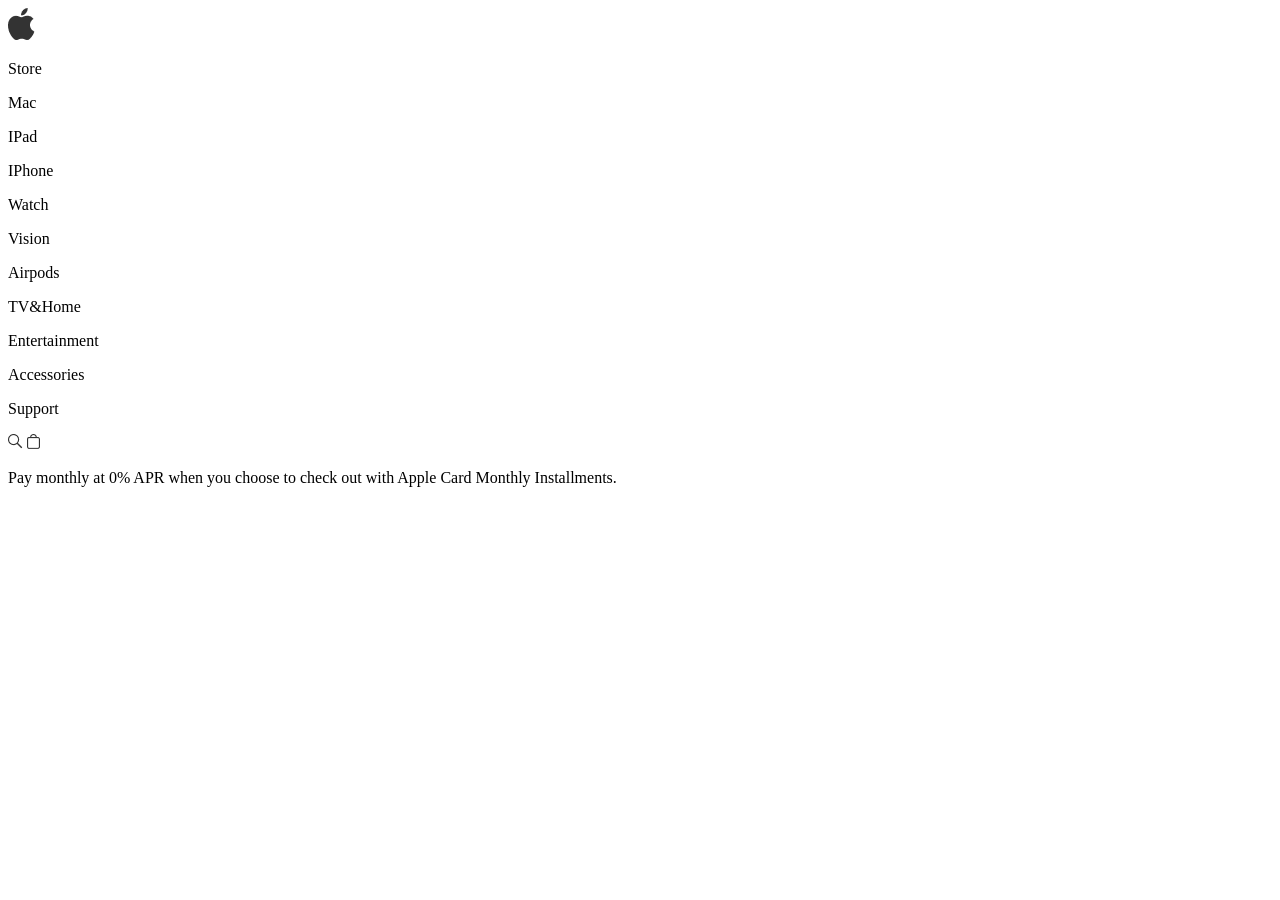
==== shop-index.html @ 8f34aee0 "3-23 add" ====
<!doctype html>
<html lang="en">
  <head>
    <meta charset="UTF-8" />
    <meta name="viewport" content="width=device-width, initial-scale=1.0" />
    <link rel="stylesheet" href="shop-index.css" />
    <title>Document</title>
  </head>
  <body>
    <header class="header">
      <div class="text">
        <img src="picture/Vector.png" />
        <p style="width: 30px">Store</p>
        <p style="width: 24px">Mac</p>
        <p style="width: 24px">IPad</p>
        <p style="width: 38px">IPhone</p>
        <p style="width: 35px">Watch</p>
        <p style="width: 33px">Vision</p>
        <p style="width: 43px">Airpods</p>
        <p style="width: 62px">TV&Home</p>
        <p style="width: 77px">Entertainment</p>
        <p style="width: 66px">Accessories</p>
        <p style="width: 44px">Support</p>
        <img src="picture/Vector (1).png" />
        <img src="picture/Vector (2).png" />
      </div>
      <div>
        <p class="long-text">
          Pay monthly at 0% APR when you choose to check out with Apple Card
          Monthly Installments.
        </p>
      </div>
    </header>

    <div></div>
    <div></div>
    <div></div>
    <div></div>
  </body>
</html>
---- shop-index.css ----
@import url("https://fonts.googleapis.com/css2?family=Inter:ital,opsz,wght@0,14..32,100..900;1,14..32,100..900&display=swap");
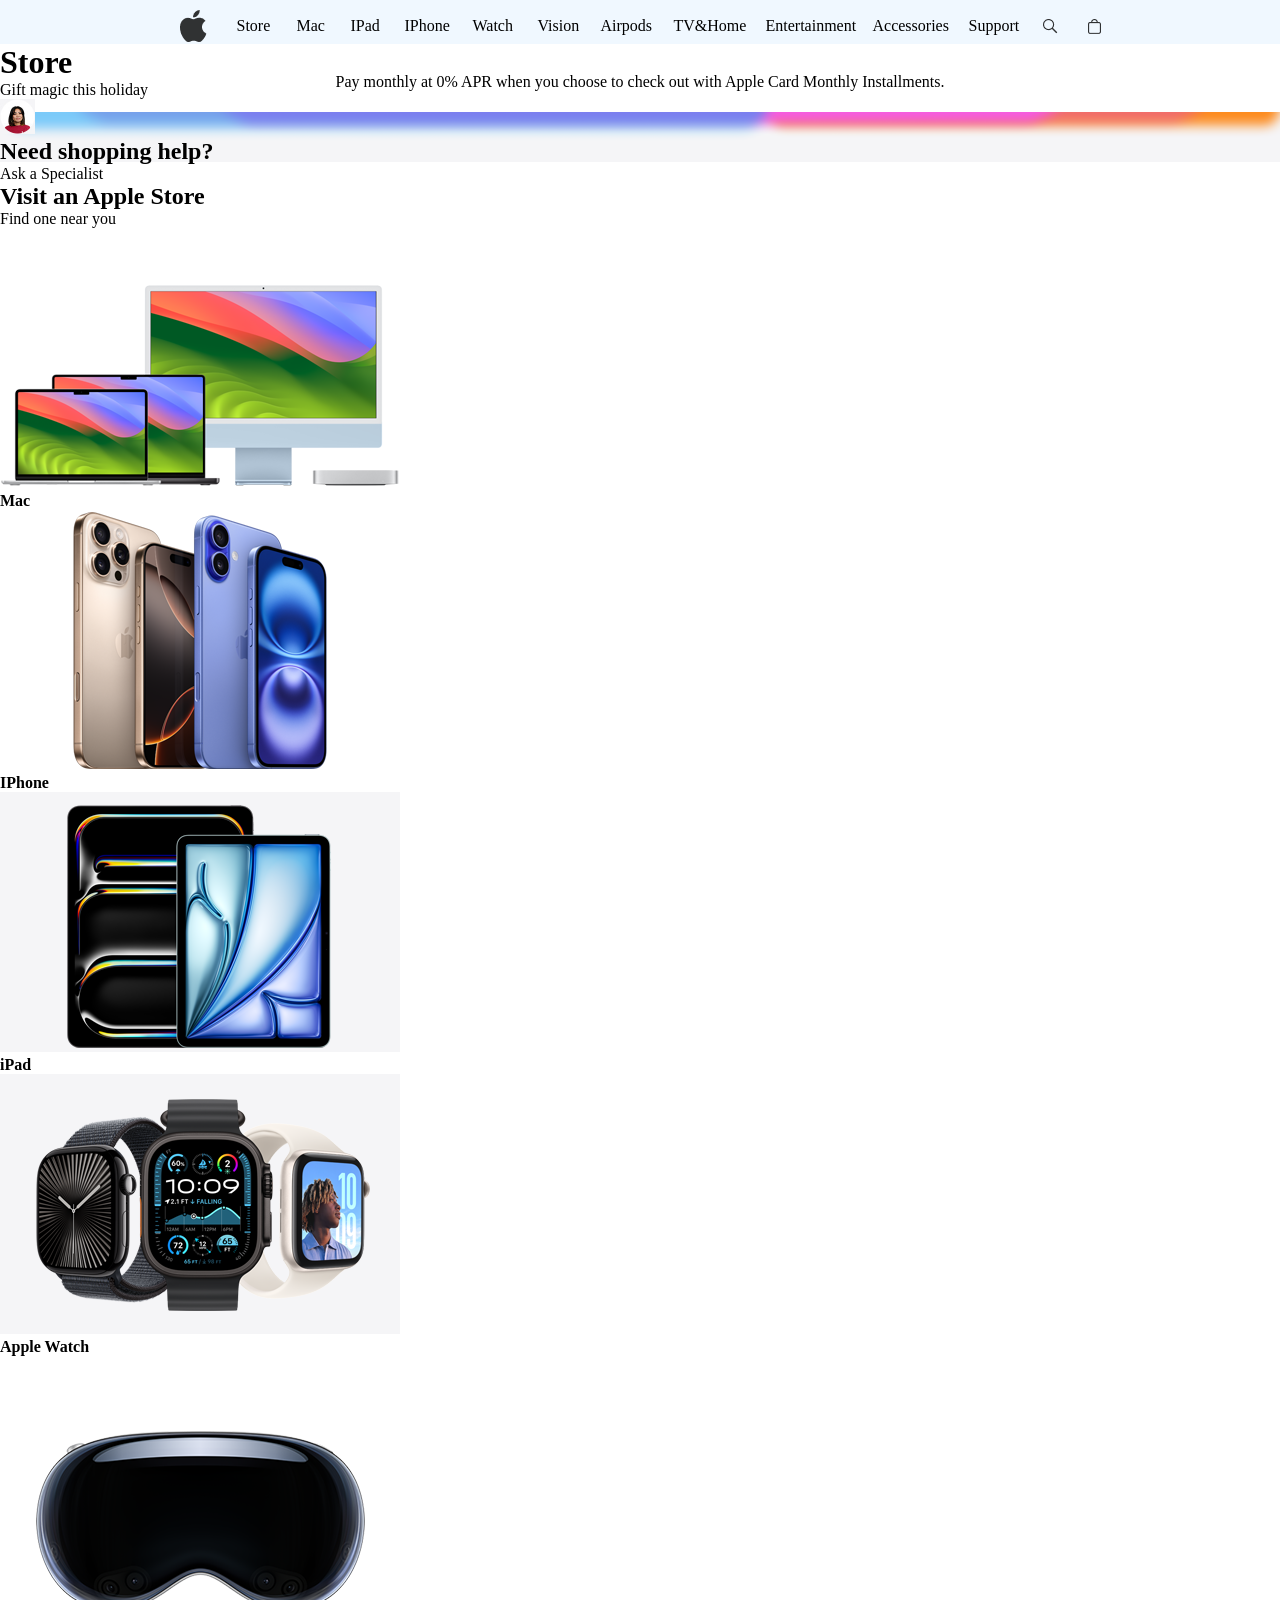
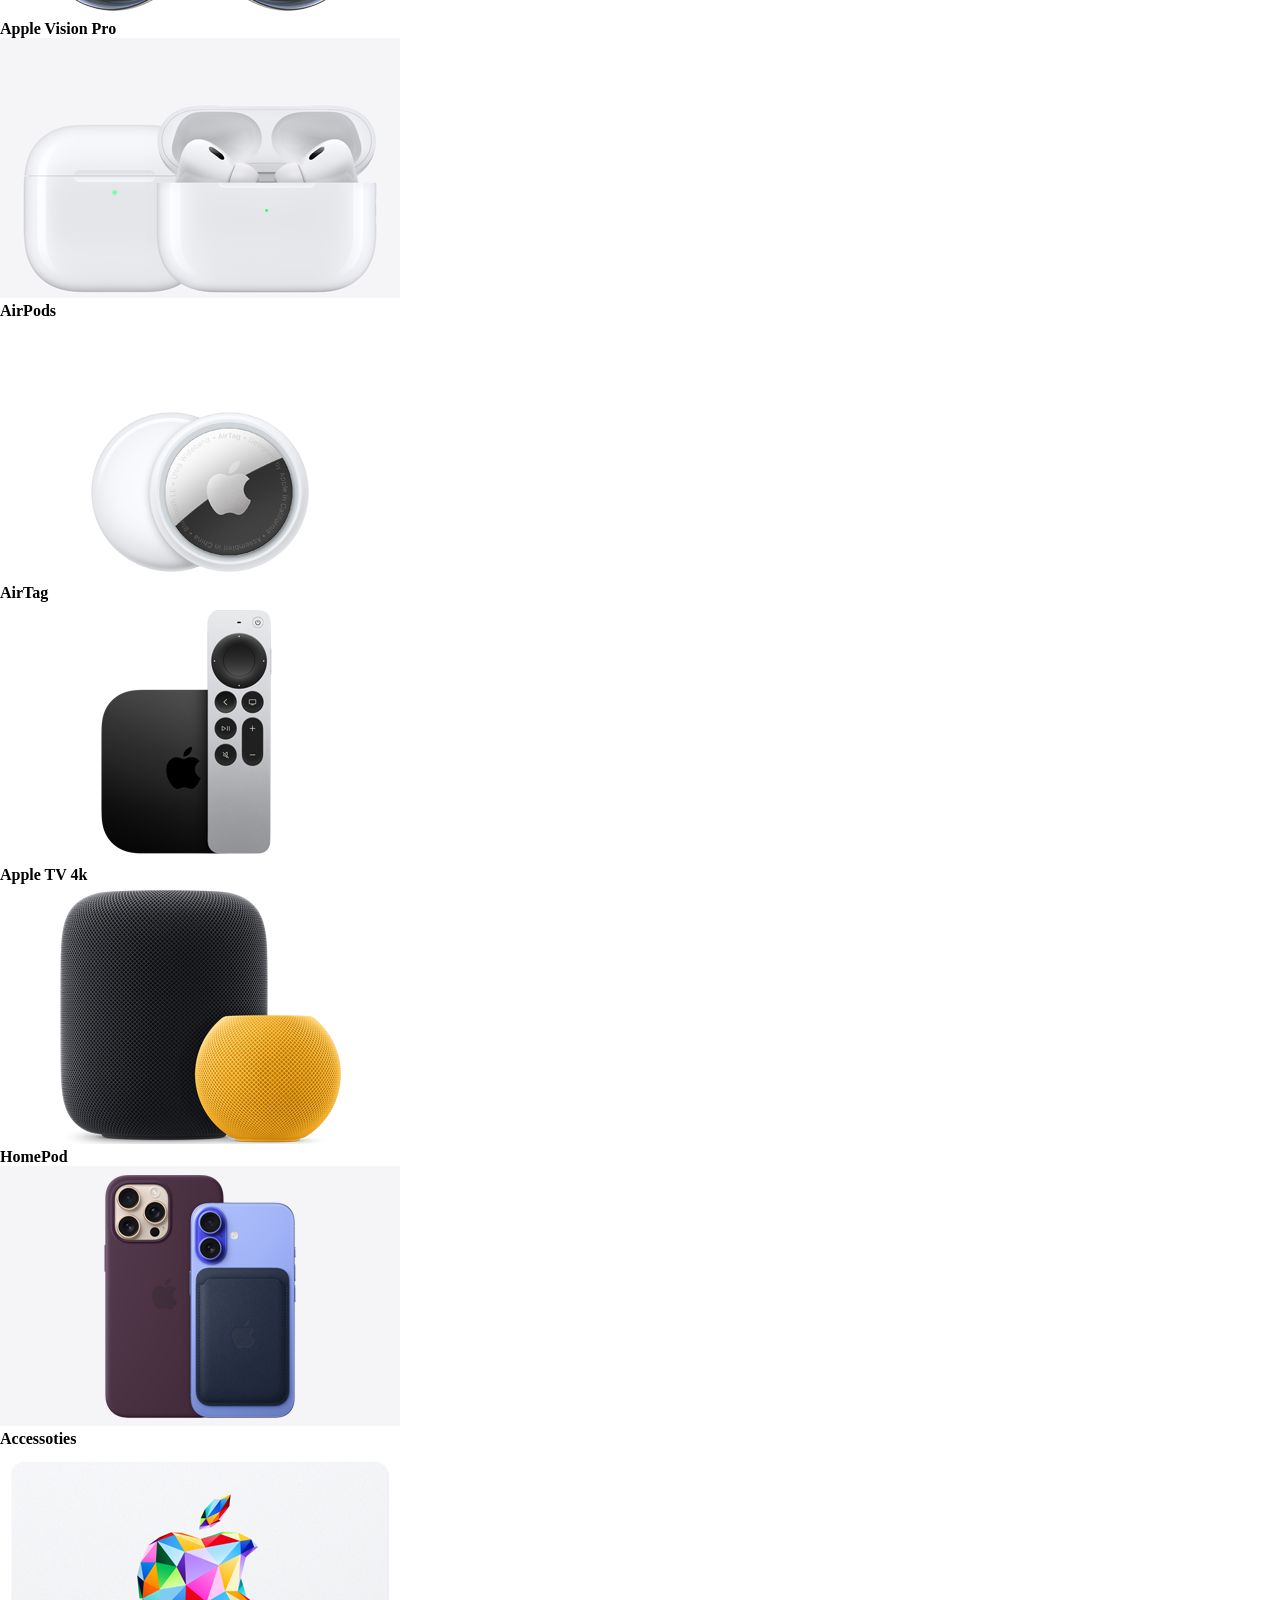
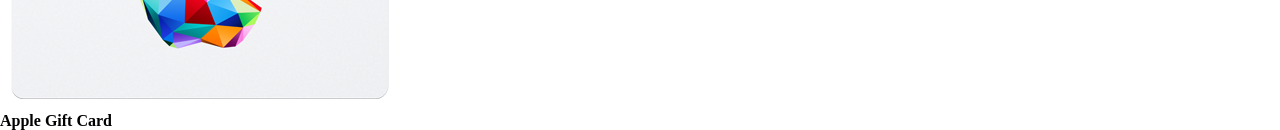
==== commit 8c76d215: "25mar" ====
--- a/shop-index.html
+++ b/shop-index.html
@@ -24,17 +24,99 @@
         <img src="picture/Vector (1).png" />
         <img src="picture/Vector (2).png" />
       </div>
-      <div>
-        <p class="long-text">
-          Pay monthly at 0% APR when you choose to check out with Apple Card
-          Monthly Installments.
-        </p>
+     <div class="longtitle">Pay monthly at 0% APR when you choose to check out with Apple Card Monthly Installments.</div>
       </div>
+      <img style="width: 100vw;" src="picture2/store-header.png"/>
     </header>
 
-    <div></div>
-    <div></div>
-    <div></div>
-    <div></div>
+    <div class="store">
+        <div class="store-left">
+            <h1 class="store-title">Store</h1>
+            <p class="store-p">Gift magic this holiday</p>
+        </div>
+        <div class="store-right">
+            <div class="store-support">
+                <img class="store-icon" src="picture2/store-specialist.png"/>
+                <div class="store-items">
+                    <h2 class="store-text">Need shopping help?</h2>
+                    <a class="store-text-leak">Ask a Specialist</a>
+                </div>
+                <div class="store-items">
+                    <h2 class="store-text">Visit an Apple Store</h2>
+                    <a class="store-text-leak">Find one near you</a>
+                </div>
+            </div>
+            <div class="store-products">
+                <div class="store-product">
+                    <div class="store-product-image">
+                        <img class="store-image" src="picture2/2.png"/>
+                    </div>
+                    <h4 class="store-product-name">Mac</h4>
+                </div>
+                <div class="store-product">
+                    <div class="store-product-image">
+                        <img class="store-image" src="picture2/3.png"/>
+                    </div>
+                    <h4 class="store-product-name">IPhone</h4>
+                </div>
+                <div class="store-product">
+                    <div class="store-product-image">
+                        <img class="store-image" src="picture2/4.png"/>
+                    </div>
+                    <h4 class="store-product-name">iPad</h4>
+                </div>
+                <div class="store-product">
+                    <div class="store-product-image">
+                        <img class="store-image" src="picture2/5.png"/>
+                    </div>
+                    <h4 class="store-product-name">Apple Watch</h4>
+                </div>
+                <div class="store-product">
+                    <div class="store-product-image">
+                        <img class="store-image" src="picture2/6.png"/>
+                    </div>
+                    <h4 class="store-product-name">Apple Vision Pro</h4>
+                </div>
+                <div class="store-product">
+                    <div class="store-product-image">
+                        <img class="store-image" src="picture2/7.png"/>
+                    </div>
+                    <h4 class="store-product-name">AirPods</h4>
+                </div>
+                <div class="store-product">
+                    <div class="store-product-image">
+                        <img class="store-image" src="picture2/8.png"/>
+                    </div>
+                    <h4 class="store-product-name">AirTag</h4>
+                </div>
+                <div class="store-product">
+                    <div class="store-product-image">
+                        <img class="store-image" src="picture2/9.png"/>
+                    </div>
+                    <h4 class="store-product-name">Apple TV 4k</h4>
+                </div>
+                <div class="store-product">
+                    <div class="store-product-image">
+                        <img class="store-image" src="picture2/10.png"/>
+                    </div>
+                    <h4 class="store-product-name">HomePod</h4>
+                </div>
+                <div class="store-product">
+                    <div class="store-product-image">
+                        <img class="store-image" src="picture2/11.png"/>
+                    </div>
+                    <h4 class="store-product-name">Accessoties</h4>
+                </div>
+                <div class="store-product">
+                    <div class="store-product-image">
+                        <img class="store-image" src="picture2/1.png"/>
+                    </div>
+                    <h4 class="store-product-name">Apple Gift Card</h4>
+                </div>
+
+
+            </div>
+        </div>
+    </div>
   </body>
 </html>
--- a/shop-index.css
+++ b/shop-index.css
@@ -1 +1,26 @@
-@import url("https://fonts.googleapis.com/css2?family=Inter:ital,opsz,wght@0,14..32,100..900;1,14..32,100..900&display=swap");
+* {
+  margin: 0;
+  box-sizing: border-box;
+  padding: 0;
+}
+.header {
+  background-color: aliceblue;
+  width: 100vw;
+  height: 44px;
+}
+.text {
+  display: flex;
+  justify-content: center;
+  align-items: center;
+  gap: 30px;
+  padding: 10px;
+}
+.longtitle {
+  display: flex;
+  justify-content: center;
+  align-items: center;
+  gap: 30px;
+  padding: 10px;
+  width: 100vw;
+  height: 60px;
+}
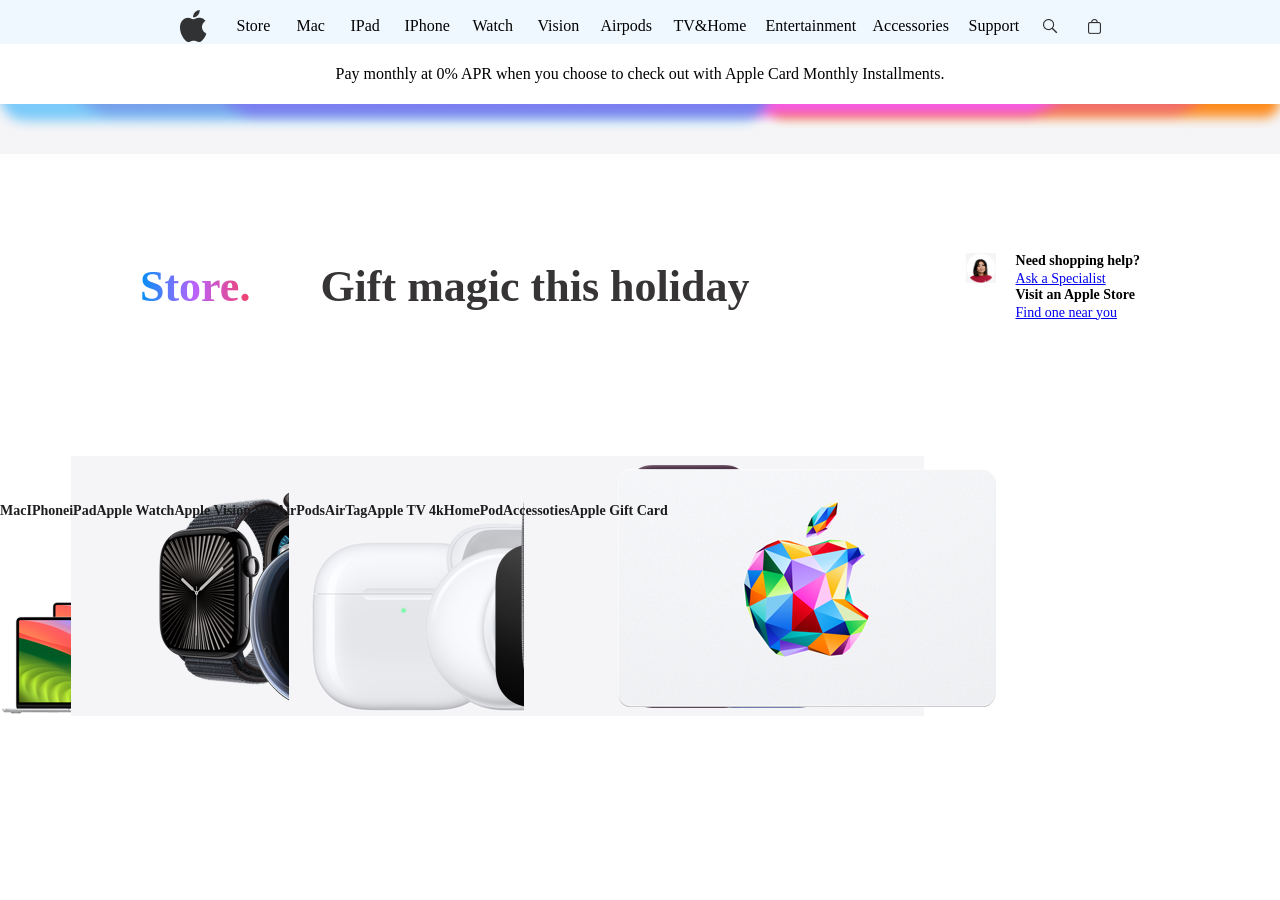
==== commit e0f20512: "3-25" ====
--- a/shop-index.html
+++ b/shop-index.html
@@ -24,41 +24,43 @@
         <img src="picture/Vector (1).png" />
         <img src="picture/Vector (2).png" />
       </div>
-     <div class="longtitle">Pay monthly at 0% APR when you choose to check out with Apple Card Monthly Installments.</div>
+    </header>
+    <div class="longtitle">Pay monthly at 0% APR when you choose to check out with Apple Card Monthly Installments.</div>
       </div>
-      <img style="width: 100vw;" src="picture2/store-header.png"/>
-    </header>
+    <img style="width: 100vw;" src="picture2/store-header.png"/>
 
     <div class="store">
         <div class="store-left">
-            <h1 class="store-title">Store</h1>
+            <h1 class="store-title">Store.</h1>
             <p class="store-p">Gift magic this holiday</p>
         </div>
         <div class="store-right">
+            <img style="width: 30px; height: 30px;" class="store-icon" src="picture2/store-specialist.png"/>
             <div class="store-support">
-                <img class="store-icon" src="picture2/store-specialist.png"/>
                 <div class="store-items">
                     <h2 class="store-text">Need shopping help?</h2>
-                    <a class="store-text-leak">Ask a Specialist</a>
+                <a class="store-text-leak" href="#" target="_blank">Ask a Specialist</a>
                 </div>
                 <div class="store-items">
                     <h2 class="store-text">Visit an Apple Store</h2>
-                    <a class="store-text-leak">Find one near you</a>
+                    <a class="store-text-leak" href="#" target="_blank">Find one near you</a>
                 </div>
+            </div> 
+        </div>
+    </div>
+    <div class="store-products">
+        <div class="store-product">
+            <div class="store-product-image">
+                <img class="store-image" src="picture2/2.png"/>
             </div>
-            <div class="store-products">
-                <div class="store-product">
-                    <div class="store-product-image">
-                        <img class="store-image" src="picture2/2.png"/>
-                    </div>
-                    <h4 class="store-product-name">Mac</h4>
-                </div>
-                <div class="store-product">
-                    <div class="store-product-image">
-                        <img class="store-image" src="picture2/3.png"/>
-                    </div>
-                    <h4 class="store-product-name">IPhone</h4>
-                </div>
+             <h4 class="store-product-name">Mac</h4>
+        </div>
+        <div class="store-product">
+             <div class="store-product-image">
+                <img class="store-image" src="picture2/3.png"/>
+             </div>
+             <h4 class="store-product-name">IPhone</h4>
+            </div>
                 <div class="store-product">
                     <div class="store-product-image">
                         <img class="store-image" src="picture2/4.png"/>
@@ -113,10 +115,6 @@
                     </div>
                     <h4 class="store-product-name">Apple Gift Card</h4>
                 </div>
-
-
-            </div>
-        </div>
-    </div>
+  
   </body>
 </html>
--- a/shop-index.css
+++ b/shop-index.css
@@ -24,3 +24,76 @@
   width: 100vw;
   height: 60px;
 }
+.store {
+  display: flex;
+  width: 100vw;
+  height: 257px;
+  gap: 0;
+  padding: 80px 140px;
+  align-items: center;
+  justify-content: space-between;
+}
+.store-title {
+  color: transparent;
+  background-clip: text;
+  font-size: 44px;
+  background-image: linear-gradient(
+    90deg,
+    #0090f7 0%,
+    #ba62fc 50%,
+    #f2416b 100%
+  );
+}
+.store-p {
+  color: rgb(54, 52, 52);
+  font-size: 44px;
+  font-weight: 700;
+  padding-left: 70px;
+}
+.store {
+  display: flex;
+  column-gap: 16px;
+  justify-content: space-between;
+}
+.store-text-leak {
+  font-size: 14px;
+}
+.store-text {
+  font-size: 14px;
+}
+.store-items {
+  row-gap: 16px;
+}
+.store-left {
+  display: flex;
+}
+.store-right {
+  display: flex;
+  column-gap: 20px;
+}
+.store-products {
+  width: 100vw;
+  height: 145px;
+  display: flex;
+  flex-direction: row;
+}
+.store-product {
+  display: flex;
+  flex-direction: column;
+  justify-content: center;
+  align-items: center;
+}
+.store-product-image {
+  width: 100%;
+  height: 100%;
+  width: 24px;
+  height: 29px;
+  object-fit: cover;
+}
+.store-product-name {
+  font-size: 14px;
+  color: #1d1d1f;
+  margin-top: 18px;
+  font-weight: 700;
+  text-align: center;
+}
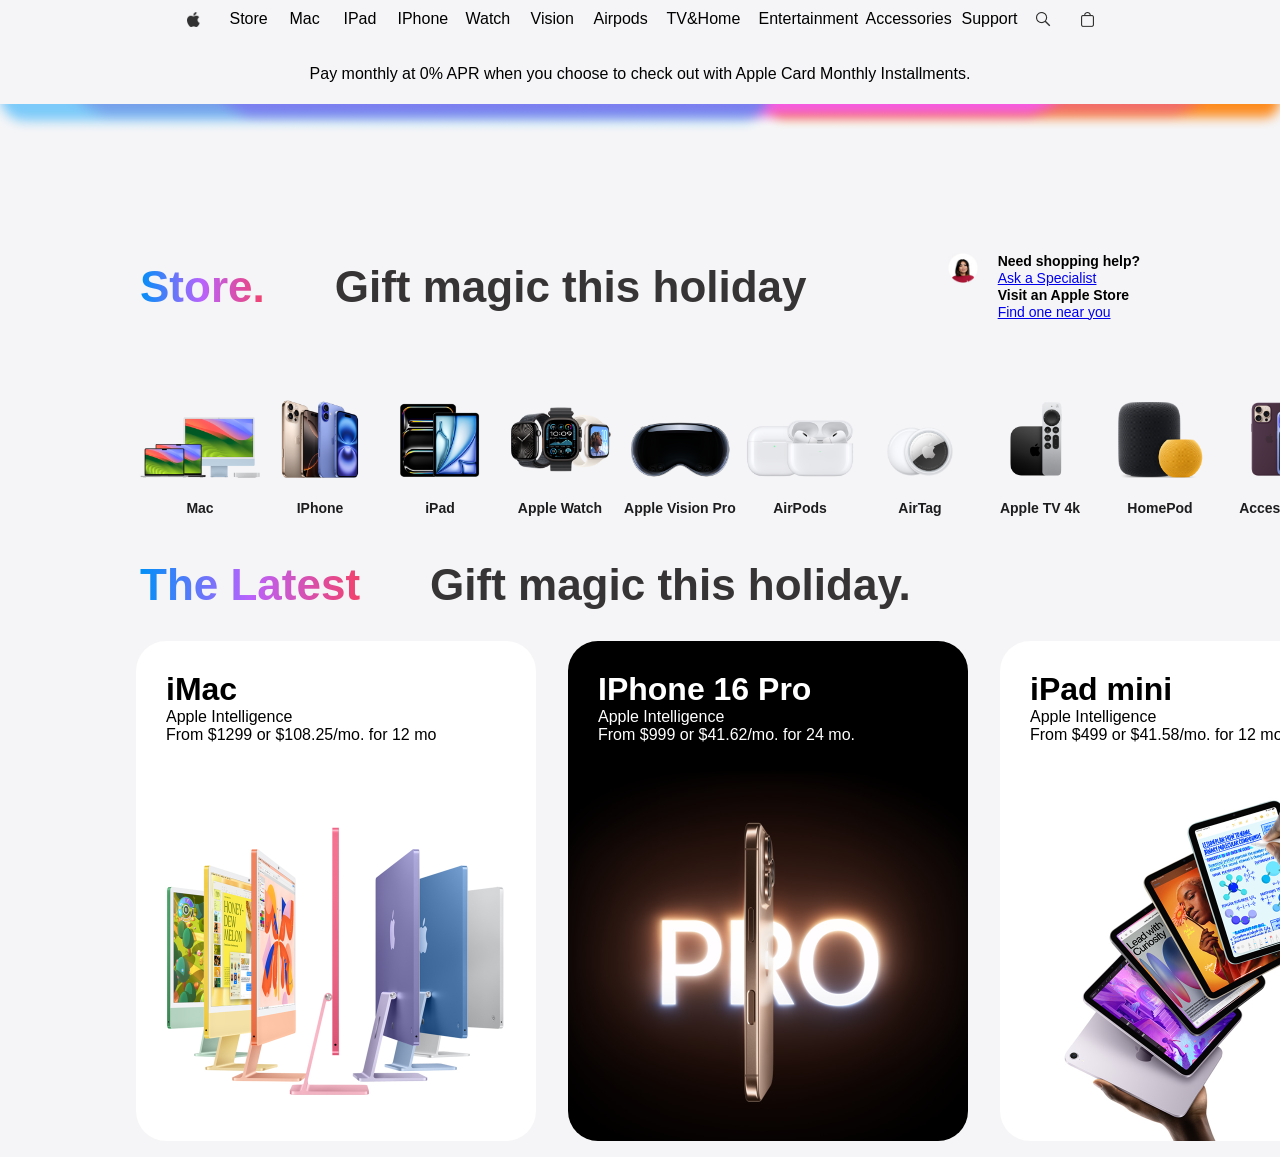
==== commit 7ade59d1: "2-26" ====
--- a/shop-index.html
+++ b/shop-index.html
@@ -4,12 +4,14 @@
     <meta charset="UTF-8" />
     <meta name="viewport" content="width=device-width, initial-scale=1.0" />
     <link rel="stylesheet" href="shop-index.css" />
+     <liink href="https://fonts.googleapis.com/css2?family=Inter:ital,opsz,wght@0,14..32,100..900;1,14..32,100..900&display=swap"
+      rel="stylesheet"/>
     <title>Document</title>
   </head>
   <body>
     <header class="header">
       <div class="text">
-        <img src="picture/Vector.png" />
+        <img style="width: 13px; height: 15px;" src="picture/Vector.png" />
         <p style="width: 30px">Store</p>
         <p style="width: 24px">Mac</p>
         <p style="width: 24px">IPad</p>
@@ -115,6 +117,99 @@
                     </div>
                     <h4 class="store-product-name">Apple Gift Card</h4>
                 </div>
-  
+    </div>
+    <div class="card-header">
+        <h1 class="rainbow-text">The Latest</h1>
+         <p class="normal-text">Gift magic this holiday.</p>
+    </div>
+    <div class="last-cards">
+        <div class="cards-image" style="background-image: url(picture2/card1.jpeg);">
+            <div class="card-texts">
+                <h1>iMac</h1>
+                <p>Apple Intelligence</p>
+                <p>From $1299 or $108.25/mo. for 12 mo</p>
+             </div>
+        </div>
+
+        <div class="cards-image" style="background-image: url(picture2/card2.jpeg);">
+            <div class="card-texts">
+                <h1 class="card-p">IPhone 16 Pro</h1>  
+                <p class="card-p">Apple Intelligence</p>
+                <p class="card-p">From $999 or $41.62/mo. for 24 mo.</p>
+            </div>
+        </div>         
+        
+        <div class="cards-image" style="background-image: url(picture2/card3.jpeg);">
+            <div class="card-texts">
+                <h1>iPad mini</h1>
+                <p>Apple Intelligence</p>
+                <p>From $499 or $41.58/mo. for 12 mo.</p>
+             </div>
+        </div>
+
+        <div class="cards-image" style="background-image: url(picture2/card4.jpeg);">
+            <div class="card-texts">
+                <h1>Apple Watch Series 10</h1>
+                <p>Thinstant classic</p>
+                <p>From $399 or $33.25/mo. for 12 mo.</p>
+             </div>
+        </div>
+
+        <div class="cards-image" style="background-image: url(picture2/card6.jpeg);">
+            <div class="card-texts">
+                <h1>AirPods 4</h1>
+                <p>Iconic. Now Supersonic.</p>
+                <p>Starting at $129 with Active Noise Cancellation $179</p>
+             </div>
+        </div>
+
+        <div class="cards-image" style="background-image: url(picture2/card7.jpeg);">
+            <div class="card-texts">
+                <h1 class="card-p">IPhone 16</h1>
+                <p class="card-p">Apple Intelligence</p>
+                <p class="card-p">From $799 or $33.29/mo. for 24 mo.</p>
+             </div>
+        </div>
+
+        <div class="cards-image" style="background-image: url(picture2/card5.jpeg);">
+            <div class="card-texts">
+                <h1 class="card-p">Apple Watch Ultra2</h1>  
+                <p class="card-p">New finish. Never quit.</p>
+                <p class="card-p">From $799 or $66.58/mo. for 12 mo.</p>
+            </div>
+        </div> 
+
+        <div class="cards-image" style="background-image: url(picture2/card8.jpeg);">
+            <div class="card-texts">
+                <h1>Apple Vision Pro</h1>
+                <p>Welcome to the era of spatial computing.</p>
+                <p>From $3499</p>
+             </div>
+        </div>
+
+         <div class="cards-image" style="background-image: url(picture2/card9.jpeg);">
+            <div class="card-texts">
+                <h1>MacBook Air</h1>
+                <p>Designed to go places.</p>
+                <p>From $999 or $83.25/mo. for 12 mo.</p>
+             </div>
+        </div>
+
+        <div class="cards-image" style="background-image: url(picture2/card10.jpeg);">
+            <div class="card-texts">
+                <h1 class="card-p">iPad Pro</h1>  
+                <p class="card-p">Apple Intelligence</p>
+                <p class="card-p">From $999 or $83.25/mo. for 12 mo.</p>
+            </div>
+        </div> 
+
+        <div class="cards-image" style="background-image: url(picture2/card11.jpeg);">
+            <div class="card-texts">
+                <h1>iPad Air</h1>
+                <p>Apple Intelligence</p>
+                <p>From $599 or $49.91/mo. for 12 mo.</p>
+             </div>
+        </div>
+    </div>
   </body>
 </html>
--- a/shop-index.css
+++ b/shop-index.css
@@ -2,9 +2,12 @@
   margin: 0;
   box-sizing: border-box;
   padding: 0;
+  font-family: "Inter", sans-serif;
+}
+html {
+  background-color: #f5f5f7;
 }
 .header {
-  background-color: aliceblue;
   width: 100vw;
   height: 44px;
 }
@@ -28,7 +31,7 @@
   display: flex;
   width: 100vw;
   height: 257px;
-  gap: 0;
+  column-gap: 16px;
   padding: 80px 140px;
   align-items: center;
   justify-content: space-between;
@@ -49,11 +52,6 @@
   font-size: 44px;
   font-weight: 700;
   padding-left: 70px;
-}
-.store {
-  display: flex;
-  column-gap: 16px;
-  justify-content: space-between;
 }
 .store-text-leak {
   font-size: 14px;
@@ -76,6 +74,8 @@
   height: 145px;
   display: flex;
   flex-direction: row;
+  margin-left: 140px;
+  padding: 0px 0px 60px;
 }
 .store-product {
   display: flex;
@@ -86,9 +86,11 @@
 .store-product-image {
   width: 100%;
   height: 100%;
-  width: 24px;
-  height: 29px;
   object-fit: cover;
+}
+.store-image {
+  width: 120px;
+  height: 78px;
 }
 .store-product-name {
   font-size: 14px;
@@ -97,3 +99,50 @@
   font-weight: 700;
   text-align: center;
 }
+
+.last-cards {
+  display: flex;
+  padding: 0px 0px 0px 120px;
+}
+.card-header {
+  display: flex;
+  margin-left: 140px;
+}
+.rainbow-text {
+  color: transparent;
+  background-clip: text;
+  font-size: 44px;
+  background-image: linear-gradient(
+    90deg,
+    #0090f7 0%,
+    #ba62fc 50%,
+    #f2416b 100%
+  );
+}
+.normal-text {
+  color: rgb(54, 52, 52);
+  font-size: 44px;
+  font-weight: 700;
+  padding-left: 70px;
+}
+.cards-image {
+  min-width: 400px;
+  height: 500px;
+  border-radius: 30px;
+  background-position: center;
+  background-size: cover;
+  margin: 16px;
+}
+.card-texts {
+  padding: 30px;
+}
+.card-p {
+  color: white;
+}
+.last-cards {
+  overflow: scroll;
+  scrollbar-width: none;
+  scroll-behavior: smooth;
+  display: flex;
+  margin-top: 15px;
+}
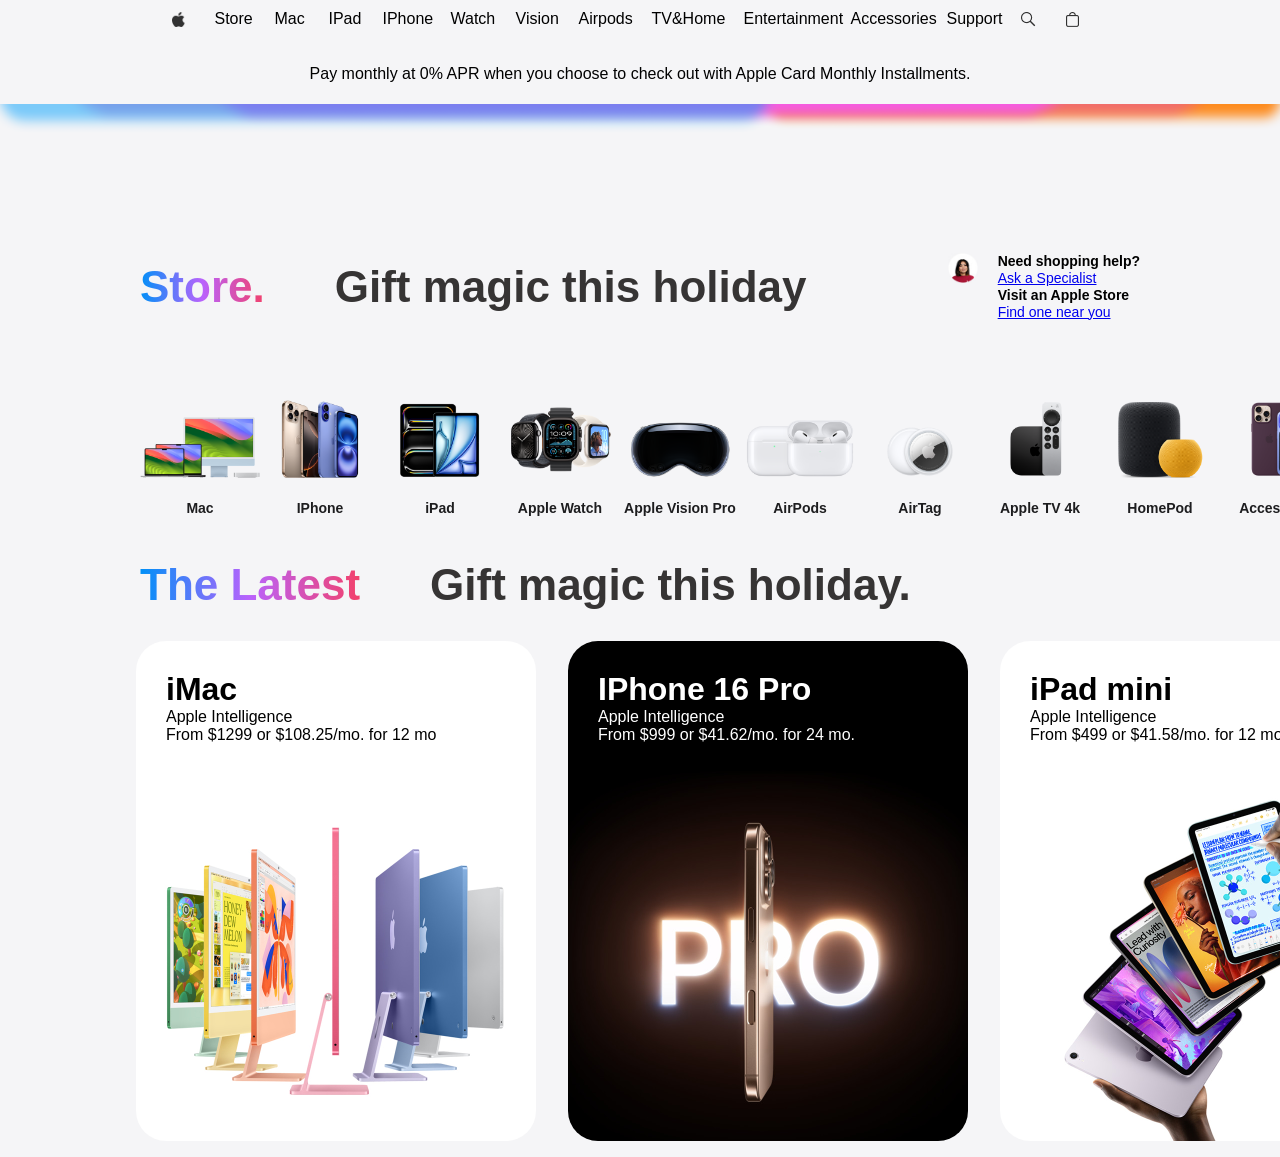
==== commit 77af9a50: "finisheed" ====
--- a/shop-index.html
+++ b/shop-index.html
@@ -25,6 +25,7 @@
         <p style="width: 44px">Support</p>
         <img src="picture/Vector (1).png" />
         <img src="picture/Vector (2).png" />
+        <div></div>
       </div>
     </header>
     <div class="longtitle">Pay monthly at 0% APR when you choose to check out with Apple Card Monthly Installments.</div>
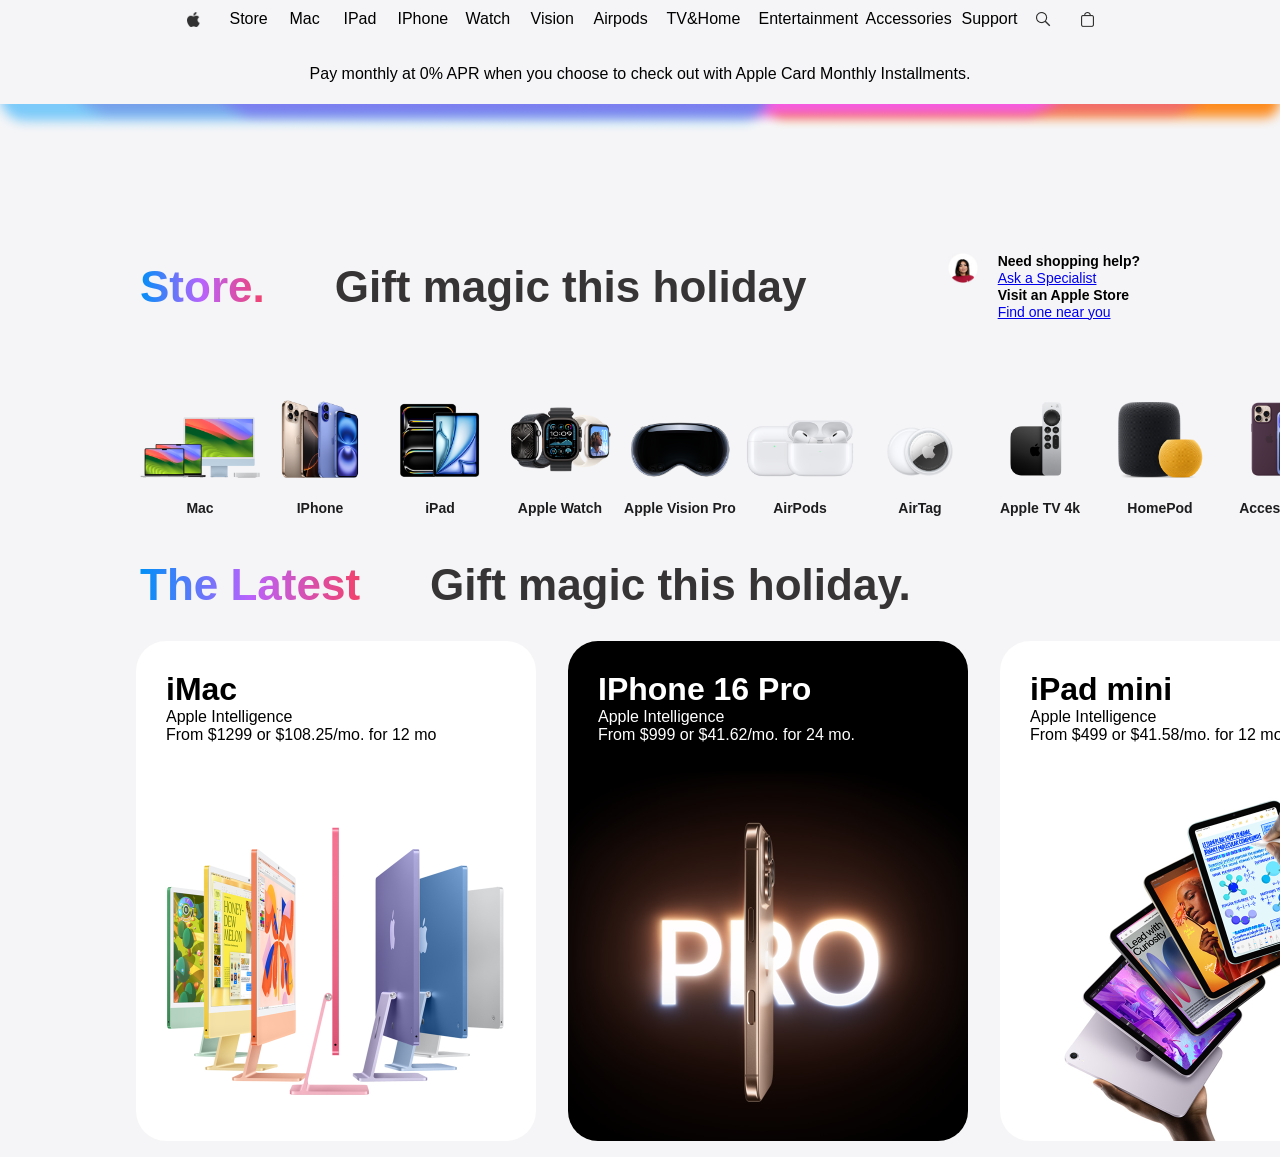
==== commit 05623243: "4-8" ====
--- a/shop-index.html
+++ b/shop-index.html
@@ -25,7 +25,6 @@
         <p style="width: 44px">Support</p>
         <img src="picture/Vector (1).png" />
         <img src="picture/Vector (2).png" />
-        <div></div>
       </div>
     </header>
     <div class="longtitle">Pay monthly at 0% APR when you choose to check out with Apple Card Monthly Installments.</div>
